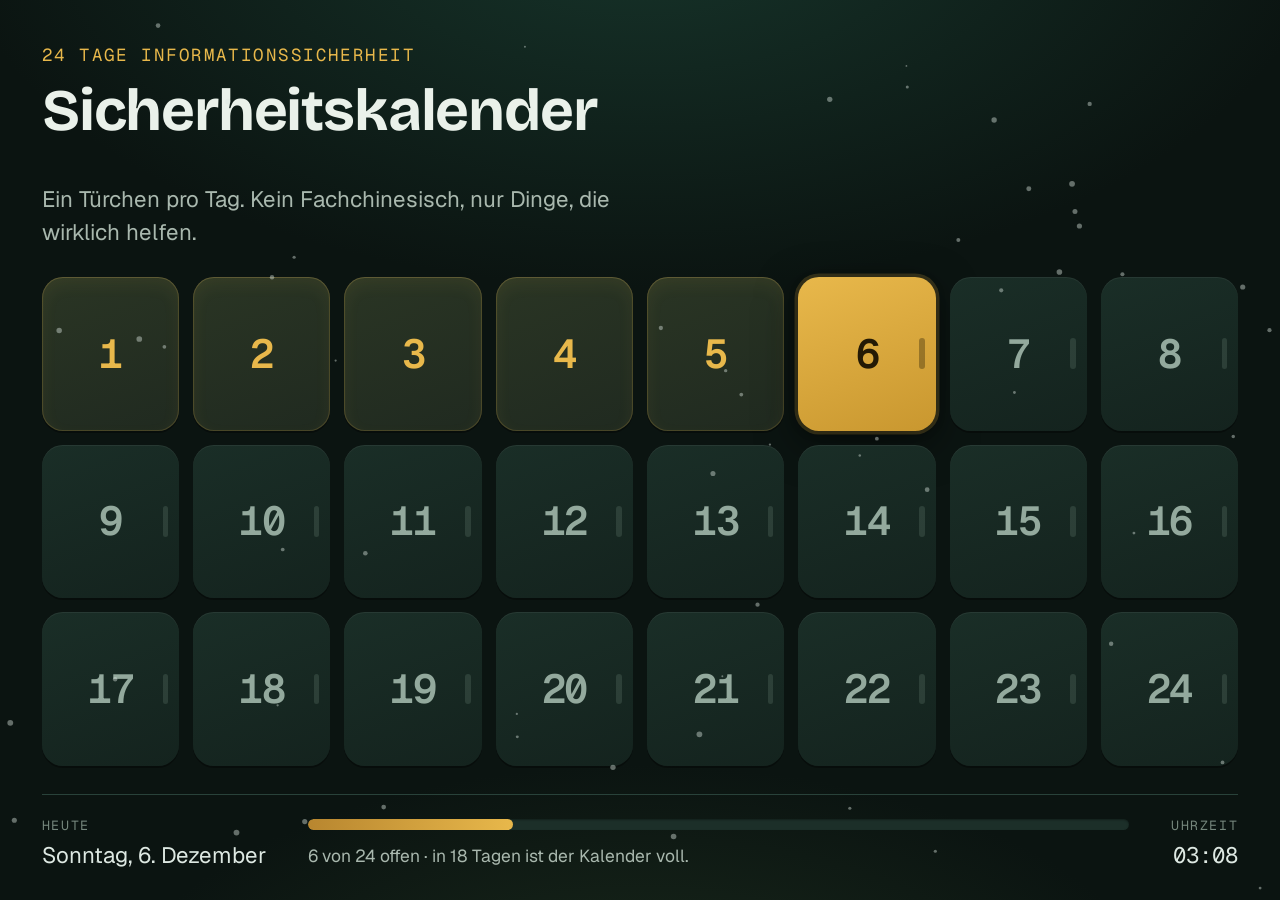
==== index.html @ a8339062 "Sicherheitskalender: 24 Türchen Informationssicherheit fürs Display Statische Seite ohne Build-Schri" ====
<!doctype html>
<html lang="de">
<head>
<meta charset="utf-8">
<meta name="viewport" content="width=device-width, initial-scale=1, viewport-fit=cover">
<meta name="theme-color" content="#0B1411">
<title>Sicherheitskalender</title>
<meta name="description" content="24 Tage Informationssicherheit – ein Türchen pro Tag für den Adventskalender am Infostand.">
<link rel="icon" href="data:image/svg+xml,%3Csvg xmlns='http://www.w3.org/2000/svg' viewBox='0 0 32 32'%3E%3Crect width='32' height='32' rx='7' fill='%230B1411'/%3E%3Cpath d='M16 7v18M7 16h18' stroke='%23E8B84B' stroke-width='2.5' stroke-linecap='round'/%3E%3Ccircle cx='16' cy='16' r='3.2' fill='%23E8B84B'/%3E%3C/svg%3E">
<link rel="stylesheet" href="static/style.css">
</head>
<body>
<main class="stage">
  <header class="masthead">
    <p class="kicker" id="kicker"></p>
    <div class="mast-row">
      <h1 class="title" id="title">Sicherheitskalender</h1>
      <p class="subtitle" id="subtitle"></p>
    </div>
  </header>

  <ol class="board" id="board" aria-label="Adventskalender">
    <noscript><li class="board-error">Bitte JavaScript einschalten – der Kalender braucht es.</li></noscript>
  </ol>

  <footer class="foot">
    <div class="foot-cell foot-date">
      <span class="foot-label" id="date-label">Heute</span>
      <span class="foot-value" id="date-value"></span>
    </div>
    <div class="foot-cell foot-progress">
      <div class="bar" id="bar" role="progressbar" aria-valuemin="0" aria-valuemax="24" aria-valuenow="0">
        <span class="bar-fill" id="bar-fill"></span>
      </div>
      <span class="foot-hint" id="hint"></span>
    </div>
    <div class="foot-cell foot-clock">
      <span class="foot-label" id="clock-label">Uhrzeit</span>
      <span class="foot-value foot-mono" id="clock-value">--:--</span>
    </div>
  </footer>
</main>

<div class="detail" id="detail" role="dialog" aria-modal="true" aria-labelledby="detail-title" hidden>
  <div class="detail-card" id="detail-card"></div>
</div>

<div class="toast" id="toast" role="status" aria-live="polite" hidden></div>

<script src="static/app.js"></script>
</body>
</html>
---- static/style.css ----
/* Sicherheitskalender — Display-Fassung für den Kundenstopper.
 *
 * Ein Bildschirm, eine Schriftgröße pro Rolle: alles in rem, skaliert über
 * clamp() mit der kürzeren Bildschirmkante (svmin). So bleibt das Layout auf
 * 43"-Kiosk, Laptop und Handy gleich aufgebaut.
 *
 * Farben sind Rollen: Komponenten nehmen nur Tokens, Dark Mode tauscht nur
 * die Tokens. Der Kalender ist absichtlich dunkel — er hängt drinnen und
 * wird aus der Nähe gelesen, nicht im Sonnenlicht.
 */
@layer reset, tokens, base, board, detail, utilities;

@font-face { font-family: "Geist"; src: url("fonts/geist.woff2") format("woff2"); font-weight: 100 900; font-display: swap; }
@font-face { font-family: "Bricolage Grotesque"; src: url("fonts/bricolage.woff2") format("woff2"); font-weight: 200 800; font-display: swap; }
@font-face { font-family: "Geist Mono"; src: url("fonts/geist-mono.woff2") format("woff2"); font-weight: 100 900; font-display: swap; }

@layer reset {
  *, *::before, *::after { box-sizing: border-box; }
  html { -webkit-text-size-adjust: 100%; text-size-adjust: 100%; }
  body { margin: 0; }
  [hidden] { display: none !important; }
}

@layer tokens {
  :root {
    color-scheme: dark;

    /* Tannengrün als Grund, warmes Gold als einzige „handeln“-Farbe. */
    --ground: #0B1411;
    --ground-2: #0F1B17;
    --surface: #152420;
    --surface-2: #1C2F29;
    --line: #29423A;
    --ink: #EAF1EA;
    --muted: #A9B8AE;
    --faint: #75867C;

    --accent: #E8B84B;          /* Gold: geöffnete Tür, Fortschritt */
    --accent-ink: #241A05;
    --accent-soft: #3A2E12;

    --snow: #DDE8E2;
    --door: #1F3A31;            /* geschlossene Tür */
    --door-ink: #B9CDC2;

    --ok: #7FCFA8;
    --ok-soft: #14312A;
    --bad: #F08A7E;
    --bad-soft: #3A1D19;

    /* type: Geist für UI, Bricolage für Display, Mono für Zahlen */
    --font-ui: "Geist", system-ui, -apple-system, "Segoe UI", sans-serif;
    --font-display: "Bricolage Grotesque", "Avenir Next", var(--font-ui);
    --font-mono: "Geist Mono", ui-monospace, "SF Mono", Menlo, monospace;

    /* Eine Skala, relativ zur kürzeren Kante. 1 svmin = 1 % der kürzeren
     * Bildschirmkante: auf 1080p sind das 10,8 px, auf einem Handy 3,9 px.
     * Der Faktor 1,75 macht aus dem Kiosk (1080p) eine 19-px-Einheit und
     * daraus 30 px Fließtext; die Obergrenze greift erst bei 4K. */
    --u: clamp(0.7rem, 1.55svmin, 1.9rem);
    --text-xs: calc(var(--u) * 0.95);
    --text-sm: calc(var(--u) * 1.25);
    --text-md: calc(var(--u) * 1.6);
    --text-lg: calc(var(--u) * 2.1);
    --text-xl: calc(var(--u) * 2.9);
    --text-2xl: calc(var(--u) * 4.2);
    --text-hero: calc(var(--u) * 7.4);

    --s-1: calc(var(--u) * 0.5);
    --s-2: calc(var(--u) * 1);
    --s-3: calc(var(--u) * 1.5);
    --s-4: calc(var(--u) * 2);
    --s-5: calc(var(--u) * 3);
    --s-6: calc(var(--u) * 4.5);

    --r-sm: calc(var(--u) * 0.9);
    --r-md: calc(var(--u) * 1.5);
    --r-lg: calc(var(--u) * 2.2);

    --tap: max(44px, calc(var(--u) * 4));

    --shadow-door: 0 2px 0 rgb(0 0 0 / 0.35), inset 0 1px 0 rgb(255 255 255 / 0.06);
    --shadow-lift: 0 12px 40px rgb(0 0 0 / 0.5), 0 2px 8px rgb(0 0 0 / 0.35);
  }
}

@layer base {
  html, body { min-height: 100%; }
  body {
    background:
      radial-gradient(ellipse 90% 70% at 50% -10%, #17352b 0%, transparent 60%),
      radial-gradient(ellipse 70% 50% at 50% 115%, #1a2a1c 0%, transparent 60%),
      var(--ground);
    color: var(--ink);
    font-family: var(--font-ui);
    font-size: var(--text-md);
    line-height: 1.45;
    -webkit-font-smoothing: antialiased;
    overflow-x: hidden;
    cursor: default;
    user-select: none;
  }

  h1, h2, h3, p { margin: 0; }
  button { font: inherit; color: inherit; background: none; border: 0; padding: 0; cursor: pointer; }
  :focus-visible { outline: calc(var(--u) * 0.35) solid var(--accent); outline-offset: calc(var(--u) * 0.35); }

  .stage {
    min-height: 100svh;
    height: 100svh;
    display: grid;
    grid-template-rows: auto minmax(0, 1fr) auto;
    /* Grid-Kinder haben min-width:auto — ohne das schiebt ein langer Text
     * die ganze Seite breiter als den Bildschirm. */
    grid-template-columns: minmax(0, 1fr);
    gap: var(--s-4);
    padding: var(--s-5) var(--s-5) var(--s-4);
    max-width: 1700px;
    margin: 0 auto;
  }
  /* Hochkant: das Raster soll die volle Höhe nutzen, nicht mittig schweben. */
  @media (max-aspect-ratio: 4/5) {
    .stage { max-width: 1100px; }
  }
}

@layer board {
  /* --- Kopf ------------------------------------------------------------- */
  .masthead { display: grid; gap: var(--s-2); }
  .kicker {
    font-family: var(--font-mono);
    font-size: var(--text-sm);
    letter-spacing: 0.14em;
    text-transform: uppercase;
    color: var(--accent);
  }
  .mast-row {
    display: flex;
    align-items: baseline;
    justify-content: space-between;
    gap: var(--s-5);
    flex-wrap: wrap;
  }
  .title {
    font-family: var(--font-display);
    font-size: var(--text-2xl);
    font-weight: 700;
    letter-spacing: -0.02em;
    line-height: 1.05;
  }
  .subtitle { color: var(--muted); font-size: var(--text-md); max-width: 42ch; }

  /* --- Raster ----------------------------------------------------------- */
  /* 8 × 3 auf dem Display: 43" im Hochformat, aus 3 m lesbar. */
  .board {
    list-style: none;
    margin: 0;
    padding: 0;
    display: grid;
    grid-template-columns: repeat(8, minmax(0, 1fr));
    grid-template-rows: repeat(3, minmax(0, 1fr));
    gap: clamp(var(--s-2), 1.1svmin, var(--s-3));
    min-height: 0;
  }
  .board > li { display: grid; min-height: 0; min-width: 0; }

  .door {
    position: relative;
    display: grid;
    place-items: center;
    width: 100%;
    height: 100%;
    min-height: 0;
    border-radius: var(--r-md);
    background: linear-gradient(160deg, var(--surface-2), var(--door));
    box-shadow: var(--shadow-door);
    color: var(--door-ink);
    overflow: hidden;
    transition: transform 160ms ease, box-shadow 160ms ease, background 300ms ease;
    -webkit-tap-highlight-color: transparent;
  }
  .door::after {
    /* Türgriff: eine schmale Klinke am rechten Rand */
    content: "";
    position: absolute;
    right: 8%;
    top: 50%;
    width: calc(var(--u) * 0.4);
    height: calc(var(--u) * 2.2);
    margin-top: calc(var(--u) * -1.1);
    border-radius: 999px;
    background: currentColor;
    opacity: 0.28;
  }
  .door:not([aria-disabled="true"]):hover { transform: translateY(calc(var(--u) * -0.2)); box-shadow: var(--shadow-lift); }
  .door:not([aria-disabled="true"]):active { transform: scale(0.97); }
  .door[aria-disabled="true"]:hover { box-shadow: 0 0 0 1px var(--line), var(--shadow-door); }

  .door-day {
    font-family: var(--font-mono);
    font-size: var(--text-xl);
    font-weight: 600;
    letter-spacing: -0.03em;
    line-height: 1;
    font-variant-numeric: tabular-nums;
  }

  /* geöffnet */
  .door.is-open {
    background: linear-gradient(160deg, #2a3524, #202a20);
    color: var(--accent);
    box-shadow: inset 0 0 0 calc(var(--u) * 0.08) color-mix(in oklab, var(--accent) 18%, transparent),
                inset 0 calc(var(--u) * 0.5) calc(var(--u) * 1.2) rgb(232 184 75 / 0.07),
                var(--shadow-door);
  }
  .door.is-open .door-day { color: var(--accent); }
  .door.is-open::after { opacity: 0; }

  /* heute: der einzige pulsierende Punkt auf dem Bildschirm */
  .door.is-today {
    background: linear-gradient(160deg, var(--accent), #c9972f);
    color: var(--accent-ink);
    box-shadow: 0 0 0 calc(var(--u) * 0.25) rgb(232 184 75 / 0.18), var(--shadow-lift);
    animation: today-pulse 3.2s ease-in-out infinite;
  }
  .door.is-today .door-day { color: var(--accent-ink); }
  .door.is-today::after { opacity: 0.35; }

  /* Tür mit Inhalt, der noch verschlossen ist: dezente Schneekante */
  .door.is-future {
    background: linear-gradient(160deg, #1a2e27, #14231e);
    color: #93a99d;
  }
  .door.is-future::after { opacity: 0.18; }

  /* neu geöffnet: kurzer Schein */
  .door.is-new { animation: door-open 900ms ease both; }

  /* Sonderfall: Türchen außerhalb des Advents (1.–24. Dez.) */
  .door.is-muted { opacity: 0.38; }

  @keyframes today-pulse {
    0%, 100% { box-shadow: 0 0 0 calc(var(--u) * 0.25) rgb(232 184 75 / 0.18), var(--shadow-lift); }
    50%      { box-shadow: 0 0 0 calc(var(--u) * 0.65) rgb(232 184 75 / 0.10), var(--shadow-lift); }
  }
  @keyframes door-open {
    0%   { transform: scale(1); }
    30%  { transform: scale(1.06); box-shadow: 0 0 0 calc(var(--u) * 1.2) rgb(232 184 75 / 0.35); }
    100% { transform: scale(1); }
  }

  .board-error {
    grid-column: 1 / -1;
    color: var(--bad);
    text-align: center;
    font-size: var(--text-lg);
  }

  /* --- Fußzeile --------------------------------------------------------- */
  .foot {
    display: grid;
    grid-template-columns: auto minmax(0, 1fr) auto;
    align-items: center;
    gap: var(--s-5);
    border-top: 1px solid var(--line);
    padding-top: var(--s-3);
  }
  .foot-cell { display: grid; gap: calc(var(--u) * 0.35); min-width: 0; }
  .foot-hint { overflow-wrap: anywhere; }
  .foot-label {
    font-family: var(--font-mono);
    font-size: var(--text-xs);
    letter-spacing: 0.12em;
    text-transform: uppercase;
    color: var(--faint);
  }
  .foot-value { font-size: var(--text-md); color: var(--snow); }
  .foot-mono { font-family: var(--font-mono); font-variant-numeric: tabular-nums; }
  .foot-progress { gap: var(--s-2); }
  .foot-clock { justify-items: end; text-align: right; }

  .bar {
    height: calc(var(--u) * 0.75);
    border-radius: 999px;
    background: var(--surface-2);
    overflow: hidden;
    box-shadow: inset 0 1px 2px rgb(0 0 0 / 0.35);
  }
  .bar-fill {
    display: block;
    height: 100%;
    width: 0%;
    border-radius: inherit;
    background: linear-gradient(90deg, #b8862f, var(--accent));
    transition: width 800ms cubic-bezier(0.2, 0.7, 0.2, 1);
  }
  .foot-hint { color: var(--muted); font-size: var(--text-sm); }
}

@layer detail {
  /* Vollbild-Overlay statt Modal-Box: aus 3 m Entfernung ist ein Dialog
   * in der Mitte des 43" nicht mehr lesbar. */
  .detail {
    position: fixed;
    inset: 0;
    z-index: 10;
    display: grid;
    place-items: center;
    padding: var(--s-5);
    background: rgb(5 10 8 / 0.82);
    backdrop-filter: blur(6px);
    -webkit-backdrop-filter: blur(6px);
    animation: fade-in 200ms ease both;
  }
  .detail-card {
    width: min(100%, 1400px);
    /* 8 × 3 auf 16:9: 1500 px ist breiter als der sichtbare Bereich in einem
     * 1200-px-Screenshot, aber auf dem 43" (3840 × 2160) genau richtig. */
    max-height: calc(100svh - var(--s-6));
    overflow-y: auto;
    display: grid;
    grid-template-columns: minmax(0, 1fr) minmax(0, 1.15fr);
    align-items: center;
    gap: var(--s-6);
    padding: var(--s-5);
    border-radius: var(--r-lg);
    background: linear-gradient(165deg, var(--ground-2), #101c17);
    border: 1px solid var(--line);
    box-shadow: var(--shadow-lift);
    animation: rise-in 280ms cubic-bezier(0.2, 0.7, 0.2, 1) both;
  }

  .detail-left { display: grid; align-content: start; gap: var(--s-3); }
  .detail-eyebrow {
    display: flex;
    align-items: center;
    gap: var(--s-2);
    font-family: var(--font-mono);
    font-size: var(--text-sm);
    letter-spacing: 0.12em;
    text-transform: uppercase;
    color: var(--accent);
  }
  .detail-num {
    display: grid;
    place-items: center;
    min-width: calc(var(--u) * 3.2);
    height: calc(var(--u) * 3.2);
    padding: 0 calc(var(--u) * 0.6);
    border-radius: var(--r-sm);
    background: var(--accent);
    color: var(--accent-ink);
    font-family: var(--font-mono);
    font-size: var(--text-lg);
    letter-spacing: 0;
  }
  .detail-motto { font-family: var(--font-mono); color: var(--muted); font-size: var(--text-sm); letter-spacing: 0.1em; text-transform: uppercase; }
  .detail-title {
    font-family: var(--font-display);
    font-size: var(--text-xl);
    font-weight: 700;
    line-height: 1.05;
    letter-spacing: -0.02em;
  }
  .detail-lead { font-size: var(--text-md); color: var(--snow); max-width: 34ch; }

  .detail-right { display: grid; align-content: start; gap: var(--s-4); }
  .detail-body { font-size: var(--text-md); color: var(--muted); max-width: 52ch; }

  .detail-action {
    display: flex;
    gap: var(--s-3);
    padding: var(--s-3) var(--s-4);
    border-radius: var(--r-md);
    background: var(--accent-soft);
    border: 1px solid color-mix(in oklab, var(--accent) 35%, transparent);
    font-size: var(--text-md);
    color: var(--snow);
  }
  .detail-action strong { color: var(--accent); font-family: var(--font-mono); font-size: var(--text-sm); letter-spacing: 0.1em; text-transform: uppercase; display: block; margin-bottom: calc(var(--u) * 0.3); }

  /* Quiz */
  .quiz { display: grid; gap: var(--s-3); }
  .quiz-q { font-size: var(--text-md); color: var(--snow); }
  .quiz-options { display: grid; gap: var(--s-2); }
  .quiz-option {
    display: flex;
    align-items: flex-start;
    gap: var(--s-3);
    width: 100%;
    padding: var(--s-3) var(--s-4);
    border-radius: var(--r-md);
    background: var(--surface);
    border: 1px solid var(--line);
    text-align: left;
    font-size: var(--text-md);
    min-height: var(--tap);
    transition: border-color 140ms ease, background 140ms ease, transform 140ms ease;
  }
  .quiz-option:hover:not(:disabled) { border-color: var(--accent); transform: translateX(calc(var(--u) * 0.3)); }
  .quiz-option:disabled { cursor: default; }
  .quiz-mark {
    flex: none;
    display: grid;
    place-items: center;
    width: calc(var(--u) * 2);
    height: calc(var(--u) * 2);
    border-radius: 50%;
    background: var(--surface-2);
    color: var(--muted);
    font-family: var(--font-mono);
    font-size: var(--text-sm);
  }
  .quiz-option.is-right { background: var(--ok-soft); border-color: var(--ok); }
  .quiz-option.is-right .quiz-mark { background: var(--ok); color: #062015; }
  .quiz-option.is-wrong { background: var(--bad-soft); border-color: var(--bad); }
  .quiz-option.is-wrong .quiz-mark { background: var(--bad); color: #2a0d0a; }

  .quiz-result { display: grid; gap: var(--s-2); }
  .quiz-verdict { font-size: var(--text-lg); font-family: var(--font-display); font-weight: 700; }
  .quiz-verdict.is-right { color: var(--ok); }
  .quiz-verdict.is-wrong { color: var(--bad); }
  .quiz-explain { color: var(--muted); font-size: var(--text-md); }

  /* Challenge */
  .steps { list-style: none; margin: 0; padding: 0; display: grid; gap: var(--s-3); counter-reset: step; }
  .steps li {
    display: flex;
    gap: var(--s-3);
    font-size: var(--text-md);
    color: var(--snow);
  }
  .steps li::before {
    counter-increment: step;
    content: counter(step);
    flex: none;
    display: grid;
    place-items: center;
    width: calc(var(--u) * 2.4);
    height: calc(var(--u) * 2.4);
    border-radius: 50%;
    border: 1px solid var(--accent);
    color: var(--accent);
    font-family: var(--font-mono);
    font-size: var(--text-sm);
  }

  .detail-foot { display: flex; align-items: center; justify-content: space-between; gap: var(--s-4); margin-top: var(--s-2); }
  .detail-close {
    display: inline-flex;
    align-items: center;
    gap: var(--s-2);
    min-height: var(--tap);
    padding: 0 var(--s-4);
    border-radius: 999px;
    background: var(--accent);
    color: var(--accent-ink);
    font-weight: 600;
    font-size: var(--text-md);
  }
  .detail-close:hover { background: color-mix(in oklab, var(--accent) 88%, white); }
  .detail-nav { display: flex; gap: var(--s-2); }
  .detail-nav button {
    min-height: var(--tap);
    min-width: var(--tap);
    padding: 0 var(--s-3);
    border-radius: 999px;
    border: 1px solid var(--line);
    color: var(--muted);
    font-size: var(--text-sm);
  }
  .detail-nav button:disabled { opacity: 0.35; cursor: default; }
  .detail-nav button:not(:disabled):hover { border-color: var(--accent); color: var(--accent); }

  .detail-teaser { color: var(--muted); font-size: var(--text-md); }
  .detail-teaser strong { color: var(--accent); }

  @keyframes fade-in { from { opacity: 0; } to { opacity: 1; } }
  @keyframes rise-in { from { opacity: 0; transform: translateY(calc(var(--u) * 1.5)) scale(0.99); } to { opacity: 1; transform: none; } }
}

@layer utilities {
  .toast {
    position: fixed;
    left: 50%;
    bottom: var(--s-5);
    transform: translateX(-50%);
    z-index: 20;
    padding: var(--s-3) var(--s-5);
    border-radius: 999px;
    background: var(--surface);
    border: 1px solid var(--line);
    box-shadow: var(--shadow-lift);
    font-size: var(--text-md);
    animation: fade-in 160ms ease both;
  }

  /* Kleine Fenster (Laptop, Handy): Detailkarte einspaltig. */
  @media (max-width: 1000px) {
    .detail-card { grid-template-columns: 1fr; }
  }

  /* Hochkant-Display (der Kundenstopper ist 610 × 1810 mm → eher 3:4) */
  @media (max-aspect-ratio: 4/5) {
    .board { grid-template-columns: repeat(4, minmax(0, 1fr)); grid-template-rows: repeat(6, minmax(0, 1fr)); }
    .detail-card { grid-template-columns: 1fr; }
    .detail-lead { max-width: none; }
  }

  /* Handy: vier Spalten, aber die Türen behalten ihre Höhe — das Raster
   * darf scrollen, statt die Schrift unter die Lesbarkeit zu quetschen. */
  @media (max-width: 700px) {
    .stage {
      padding: var(--s-4) var(--s-3) var(--s-3);
      min-height: 0;
      height: auto;
      grid-template-rows: auto auto auto;
    }
    .detail { padding: var(--s-3); }
    .detail-card { gap: var(--s-4); padding: var(--s-4); }
    .mast-row { flex-direction: column; gap: var(--s-1); }
    .foot { grid-template-columns: minmax(0, auto) minmax(0, 1fr); }
    .foot-clock { display: none; }
    .board {
      grid-template-columns: repeat(4, minmax(0, 1fr));
      grid-template-rows: none;
      gap: var(--s-2);
    }
    .board > li { aspect-ratio: 1 / 0.8; }
    .door-day { font-size: var(--text-lg); }
  }

  @media (prefers-reduced-motion: reduce) {
    *, *::before, *::after { animation: none !important; transition: none !important; }
  }
}
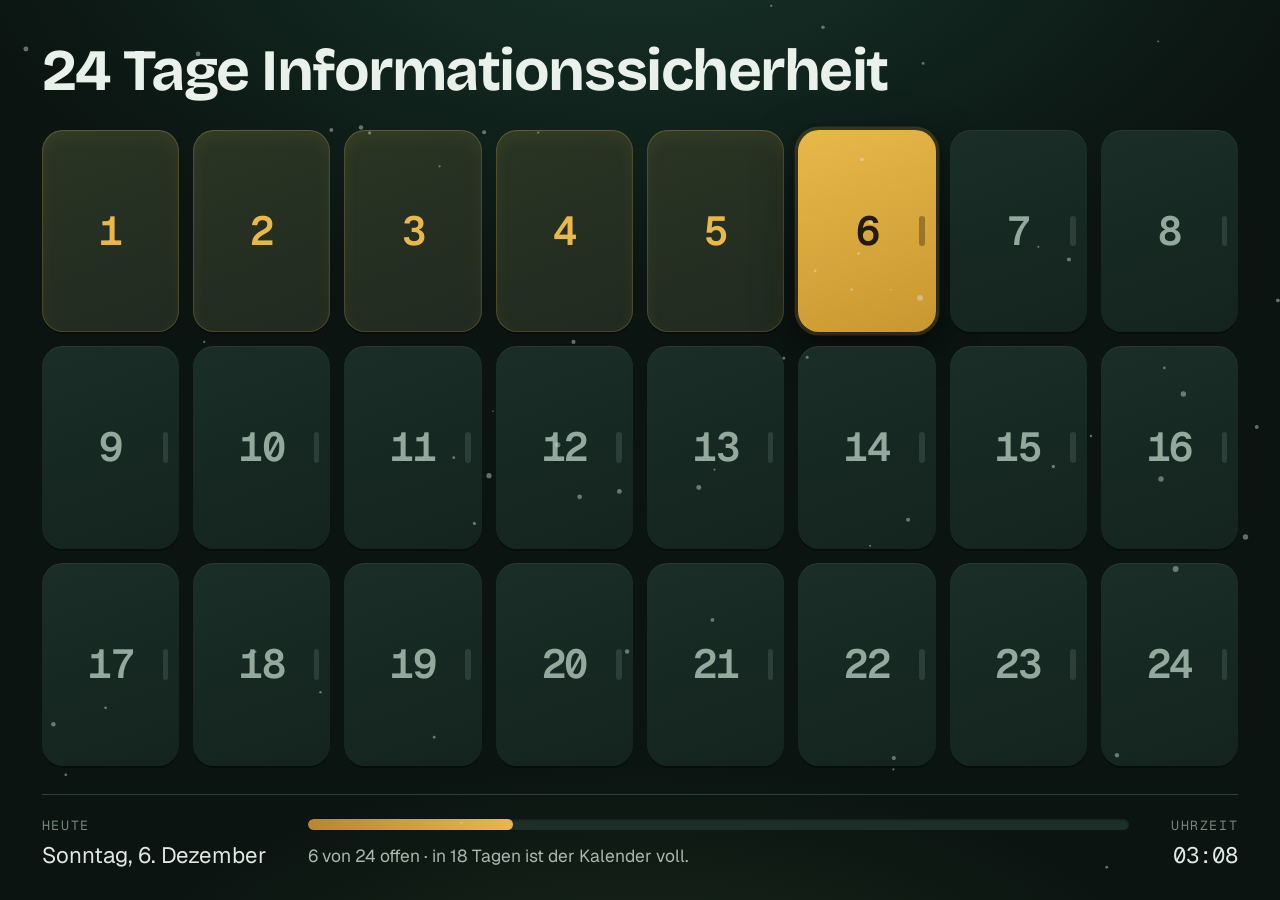
==== commit 542ce10f: "Kopf: „24 Tage Informationssicherheit" ist die Überschrift Kicker und Subline fallen weg — auf drei " ====
--- a/index.html
+++ b/index.html
@@ -4,7 +4,7 @@
 <meta charset="utf-8">
 <meta name="viewport" content="width=device-width, initial-scale=1, viewport-fit=cover">
 <meta name="theme-color" content="#0B1411">
-<title>Sicherheitskalender</title>
+<title>24 Tage Informationssicherheit</title>
 <meta name="description" content="24 Tage Informationssicherheit – ein Türchen pro Tag für den Adventskalender am Infostand.">
 <link rel="icon" href="data:image/svg+xml,%3Csvg xmlns='http://www.w3.org/2000/svg' viewBox='0 0 32 32'%3E%3Crect width='32' height='32' rx='7' fill='%230B1411'/%3E%3Cpath d='M16 7v18M7 16h18' stroke='%23E8B84B' stroke-width='2.5' stroke-linecap='round'/%3E%3Ccircle cx='16' cy='16' r='3.2' fill='%23E8B84B'/%3E%3C/svg%3E">
 <link rel="stylesheet" href="static/style.css">
@@ -12,11 +12,7 @@
 <body>
 <main class="stage">
   <header class="masthead">
-    <p class="kicker" id="kicker"></p>
-    <div class="mast-row">
-      <h1 class="title" id="title">Sicherheitskalender</h1>
-      <p class="subtitle" id="subtitle"></p>
-    </div>
+    <h1 class="title" id="title">24 Tage Informationssicherheit</h1>
   </header>
 
   <ol class="board" id="board" aria-label="Adventskalender">
--- a/static/style.css
+++ b/static/style.css
@@ -1,4 +1,4 @@
-/* Sicherheitskalender — Display-Fassung für den Kundenstopper.
+/* 24 Tage Informationssicherheit — Display-Fassung für den Kundenstopper.
  *
  * Ein Bildschirm, eine Schriftgröße pro Rolle: alles in rem, skaliert über
  * clamp() mit der kürzeren Bildschirmkante (svmin). So bleibt das Layout auf
@@ -126,29 +126,19 @@
 
 @layer board {
   /* --- Kopf ------------------------------------------------------------- */
+  /* Eine Zeile, eine Aussage: „24 Tage Informationssicherheit". Kicker und
+   * Subline sind bewusst weg — auf drei Meter zählt nur die Überschrift. */
   .masthead { display: grid; gap: var(--s-2); }
-  .kicker {
-    font-family: var(--font-mono);
-    font-size: var(--text-sm);
-    letter-spacing: 0.14em;
-    text-transform: uppercase;
-    color: var(--accent);
-  }
-  .mast-row {
-    display: flex;
-    align-items: baseline;
-    justify-content: space-between;
-    gap: var(--s-5);
-    flex-wrap: wrap;
-  }
   .title {
     font-family: var(--font-display);
     font-size: var(--text-2xl);
     font-weight: 700;
-    letter-spacing: -0.02em;
-    line-height: 1.05;
-  }
-  .subtitle { color: var(--muted); font-size: var(--text-md); max-width: 42ch; }
+    letter-spacing: -0.025em;
+    line-height: 1.02;
+    /* Kein max-width: Der Titel bricht an der Wortgrenze um
+     * („24 Tage" / „Informationssicherheit") statt mitten im Wort. */
+    text-wrap: balance;
+  }
 
   /* --- Raster ----------------------------------------------------------- */
   /* 8 × 3 auf dem Display: 43" im Hochformat, aus 3 m lesbar. */
@@ -518,7 +508,6 @@
     }
     .detail { padding: var(--s-3); }
     .detail-card { gap: var(--s-4); padding: var(--s-4); }
-    .mast-row { flex-direction: column; gap: var(--s-1); }
     .foot { grid-template-columns: minmax(0, auto) minmax(0, 1fr); }
     .foot-clock { display: none; }
     .board {
@@ -528,9 +517,113 @@
     }
     .board > li { aspect-ratio: 1 / 0.8; }
     .door-day { font-size: var(--text-lg); }
+    .title {
+      font-size: var(--text-xl);
+      /* „Informationssicherheit" hat keine Trennstelle und passt hier nicht
+       * in eine Zeile — umbrechen im Wort ist besser als abschneiden. */
+      overflow-wrap: anywhere;
+      text-wrap: wrap;
+    }
   }
 
   @media (prefers-reduced-motion: reduce) {
     *, *::before, *::after { animation: none !important; transition: none !important; }
   }
 }
+
+/* --- Listenansicht (?liste=1) ---------------------------------------------
+ * Korrekturlesen am Schreibtisch, nicht auf dem Display: Fließtext in
+ * Lesegröße, Raster je nach Fensterbreite. */
+@layer utilities {
+  .list {
+    display: grid;
+    gap: var(--s-5);
+    padding-bottom: var(--s-5);
+    user-select: text;
+  }
+  .list-head { display: grid; gap: var(--s-2); }
+  .list-kicker {
+    font-family: var(--font-mono);
+    font-size: var(--text-sm);
+    letter-spacing: 0.14em;
+    text-transform: uppercase;
+    color: var(--accent);
+  }
+  .list .title { max-width: none; }
+  .list-back {
+    justify-self: start;
+    color: var(--accent);
+    font-size: var(--text-sm);
+    text-decoration: none;
+    padding: var(--s-1) 0;
+  }
+  .list-back:hover { text-decoration: underline; }
+
+  .list-grid {
+    display: grid;
+    grid-template-columns: repeat(auto-fill, minmax(min(100%, 30rem), 1fr));
+    gap: var(--s-4);
+  }
+  .list-card {
+    display: grid;
+    align-content: start;
+    gap: var(--s-2);
+    padding: var(--s-4);
+    border-radius: var(--r-md);
+    background: var(--surface);
+    border: 1px solid var(--line);
+  }
+  .list-top { display: flex; align-items: center; gap: var(--s-2); }
+  .list-num {
+    display: grid;
+    place-items: center;
+    min-width: calc(var(--u) * 2.6);
+    height: calc(var(--u) * 2.6);
+    border-radius: var(--r-sm);
+    background: var(--accent);
+    color: var(--accent-ink);
+    font-family: var(--font-mono);
+    font-weight: 600;
+  }
+  .list-kind {
+    font-family: var(--font-mono);
+    font-size: var(--text-xs);
+    letter-spacing: 0.12em;
+    text-transform: uppercase;
+    color: var(--accent);
+  }
+  .list-title {
+    font-family: var(--font-display);
+    font-size: var(--text-lg);
+    line-height: 1.15;
+    letter-spacing: -0.01em;
+  }
+  .list-lead { color: var(--snow); font-size: var(--text-md); }
+  .list-body, .list-q, .list-explain { color: var(--muted); font-size: var(--text-sm); }
+  .list-options, .list-steps {
+    margin: 0;
+    padding-left: var(--s-4);
+    display: grid;
+    gap: var(--s-1);
+    font-size: var(--text-sm);
+    color: var(--muted);
+  }
+  .list-options .is-right { color: var(--ok); font-weight: 600; }
+  .list-action {
+    font-size: var(--text-sm);
+    color: var(--snow);
+    background: var(--accent-soft);
+    border-left: calc(var(--u) * 0.25) solid var(--accent);
+    padding: var(--s-2) var(--s-3);
+    border-radius: var(--r-sm);
+  }
+  .list-action strong {
+    font-family: var(--font-mono);
+    font-size: var(--text-xs);
+    letter-spacing: 0.1em;
+    text-transform: uppercase;
+    color: var(--accent);
+  }
+  .list-closing { font-family: var(--font-display); font-size: var(--text-md); color: var(--accent); }
+  .list-foot { color: var(--faint); font-size: var(--text-sm); }
+}
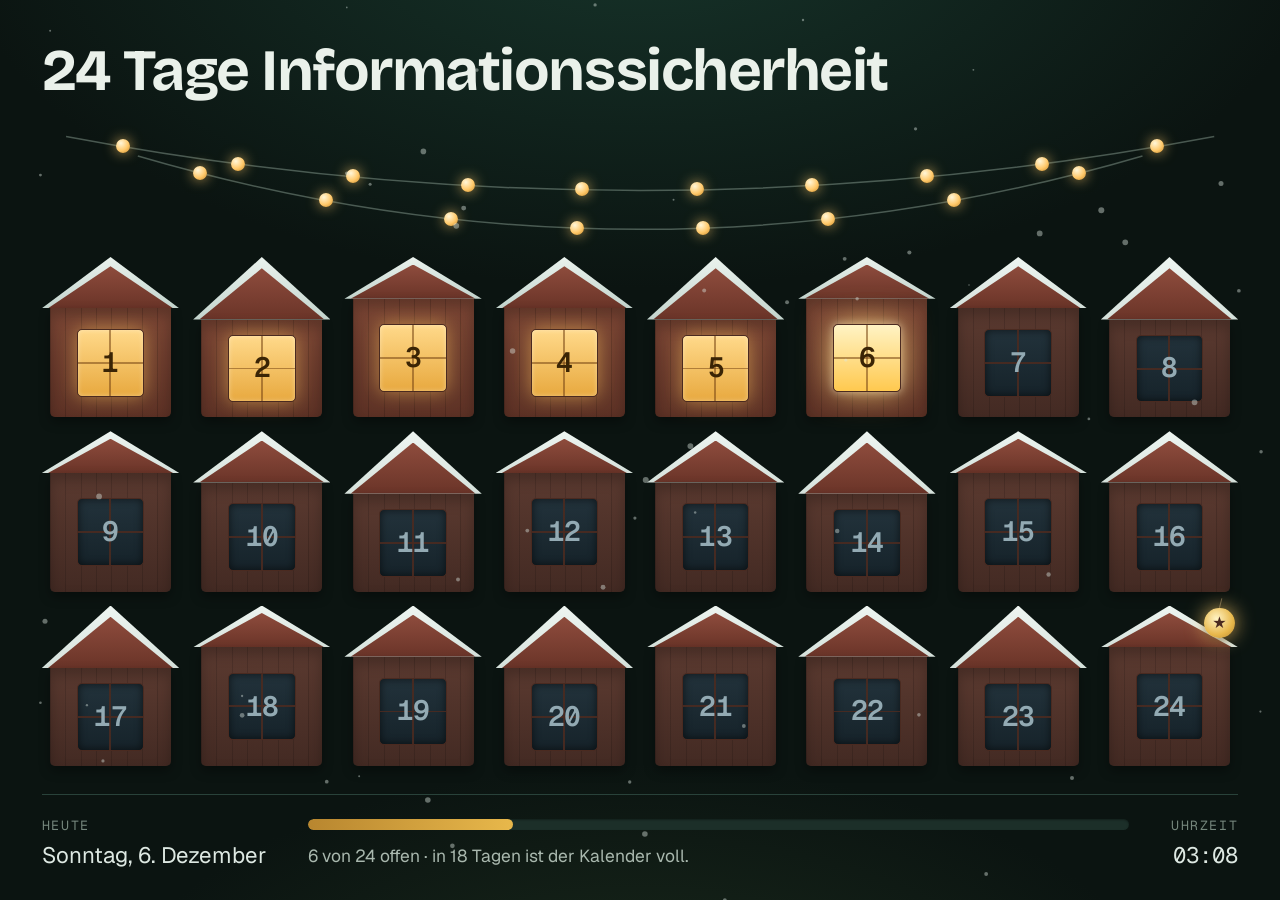
==== commit d7bbe3d2: "Dorf: Lichterkette, drei Dachhöhen, Sternenschild über Tür 24 Lichterkette: zwei durchhängende Kette" ====
--- a/index.html
+++ b/index.html
@@ -14,6 +14,8 @@
   <header class="masthead">
     <h1 class="title" id="title">24 Tage Informationssicherheit</h1>
   </header>
+
+  <div class="garland" id="garland" aria-hidden="true"></div>
 
   <ol class="board" id="board" aria-label="Adventskalender">
     <noscript><li class="board-error">Bitte JavaScript einschalten – der Kalender braucht es.</li></noscript>
--- a/static/style.css
+++ b/static/style.css
@@ -109,7 +109,9 @@
     min-height: 100svh;
     height: 100svh;
     display: grid;
-    grid-template-rows: auto minmax(0, 1fr) auto;
+    /* Kopf · Lichterkette · Dorf · Fuß. Die Kette bekommt ihre eigene Zeile,
+     * sonst landet das Board in einer impliziten auto-Zeile und läuft über. */
+    grid-template-rows: auto auto minmax(0, 1fr) auto;
     /* Grid-Kinder haben min-width:auto — ohne das schiebt ein langer Text
      * die ganze Seite breiter als den Bildschirm. */
     grid-template-columns: minmax(0, 1fr);
@@ -140,6 +142,35 @@
     text-wrap: balance;
   }
 
+  /* --- Lichterkette ----------------------------------------------------- */
+  /* Zwei Ketten hängen über dem Dorf. Die Kurve zeichnet app.js in SVG,
+   * die Birnen sind HTML-Punkte darüber — so bleiben sie rund und blinken
+   * unabhängig voneinander. */
+  .garland {
+    position: relative;
+    /* Genug Höhe für einen sichtbaren Durchhang: Bei 1280 × 800 sind das
+     * 96 px, auf dem Kiosk entsprechend mehr. */
+    height: clamp(3rem, 12svmin, 9rem);
+    pointer-events: none;
+    /* Die unteren Birnen hängen leicht in den Rand des Rasters hinein. */
+    margin-bottom: calc(var(--u) * -0.6);
+    overflow: visible;
+  }
+  .garland svg { display: block; width: 100%; height: 100%; }
+  .bulb {
+    position: absolute;
+    border-radius: 50%;
+    transform: translate(-50%, -50%);
+    background: radial-gradient(circle at 35% 30%, #FFF6D8, #FFC96B 55%, #C98A2A);
+    box-shadow: 0 0 calc(var(--u) * 0.9) rgb(255 205 110 / 0.75);
+    animation: bulb-twinkle 2.8s ease-in-out infinite;
+  }
+
+  @keyframes bulb-twinkle {
+    0%, 100% { opacity: 0.45; box-shadow: 0 0 calc(var(--u) * 0.4) rgb(255 205 110 / 0.35); }
+    50%      { opacity: 1;    box-shadow: 0 0 calc(var(--u) * 1.2) rgb(255 215 130 / 0.9); }
+  }
+
   /* --- Raster ----------------------------------------------------------- */
   /* 8 × 3 auf dem Display: 43" im Hochformat, aus 3 m lesbar. */
   .board {
@@ -154,89 +185,204 @@
   }
   .board > li { display: grid; min-height: 0; min-width: 0; }
 
+  /* Eine Tür ist eine kleine Hütte: Satteldach mit Schnee, Holzwand,
+   * Fenster mit der Zahl. Geschlossen ist das Fenster dunkel und kalt,
+   * geöffnet leuchtet es warm — das ist der ganze Zustandsunterschied. */
   .door {
     position: relative;
     display: grid;
-    place-items: center;
+    place-items: end center;
     width: 100%;
     height: 100%;
     min-height: 0;
-    border-radius: var(--r-md);
-    background: linear-gradient(160deg, var(--surface-2), var(--door));
-    box-shadow: var(--shadow-door);
+    padding: 0;
+    background: none;
+    border: 0;
     color: var(--door-ink);
-    overflow: hidden;
-    transition: transform 160ms ease, box-shadow 160ms ease, background 300ms ease;
     -webkit-tap-highlight-color: transparent;
   }
-  .door::after {
-    /* Türgriff: eine schmale Klinke am rechten Rand */
+
+  .hut {
+    position: relative;
+    display: grid;
+    grid-template-rows: 32% 68%;
+    width: 100%;
+    height: 100%;
+    transition: transform 160ms ease;
+  }
+
+  /* Drei Dachhöhen im Wechsel — ein Dorf, kein Stempelraster. Der Anteil
+   * geht zu Lasten der Wand, die Hütte bleibt gleich hoch. */
+  .hut[data-roof="1"] { grid-template-rows: 26% 74%; }
+  .hut[data-roof="2"] { grid-template-rows: 32% 68%; }
+  .hut[data-roof="3"] { grid-template-rows: 39% 61%; }
+
+  /* --- Dach -------------------------------------------------------------- */
+  /* Schnee liegt auf den Schrägen: eine weiße Dreiecksfläche, darauf das
+   * Holzdach leicht eingerückt — so bleibt an beiden Kanten Schnee stehen. */
+  .hut-roof {
+    position: relative;
+    background: linear-gradient(180deg, #EAF2ED, #C4D5CE);
+    clip-path: polygon(50% 0%, 100% 100%, 0% 100%);
+  }
+  /* Holzdach sitzt eingerückt unter dem Schnee: an First und Traufen bleibt
+   * ein weißer Saum stehen. Oben mehr, unten weniger — so sieht es nach
+   * Schnee aus und nicht nach einem Rahmen. */
+  .hut-roof::after {
     content: "";
     position: absolute;
-    right: 8%;
-    top: 50%;
-    width: calc(var(--u) * 0.4);
-    height: calc(var(--u) * 2.2);
-    margin-top: calc(var(--u) * -1.1);
-    border-radius: 999px;
-    background: currentColor;
-    opacity: 0.28;
-  }
-  .door:not([aria-disabled="true"]):hover { transform: translateY(calc(var(--u) * -0.2)); box-shadow: var(--shadow-lift); }
-  .door:not([aria-disabled="true"]):active { transform: scale(0.97); }
-  .door[aria-disabled="true"]:hover { box-shadow: 0 0 0 1px var(--line), var(--shadow-door); }
+    inset: 18% 4.5% 0 4.5%;
+    background: linear-gradient(180deg, #8E4C3D, #6A3428);
+    clip-path: polygon(50% 0%, 100% 100%, 0% 100%);
+  }
+
+  /* --- Wand -------------------------------------------------------------- */
+  .hut-body {
+    position: relative;
+    justify-self: center;
+    width: 88%;
+    height: 100%;
+    display: grid;
+    place-items: center;
+    border-radius: 0 0 calc(var(--u) * 0.35) calc(var(--u) * 0.35);
+    /* Holzbohlen: feine senkrechte Fugen */
+    background:
+      repeating-linear-gradient(90deg, rgb(0 0 0 / 0.16) 0 1px, transparent 1px calc(var(--u) * 1.1)),
+      linear-gradient(180deg, #7A4534, #5C3125);
+    box-shadow: inset 0 calc(var(--u) * 0.5) calc(var(--u) * 1) rgb(0 0 0 / 0.25),
+                0 calc(var(--u) * 0.35) calc(var(--u) * 0.8) rgb(0 0 0 / 0.35);
+  }
+
+  /* --- Fenster ----------------------------------------------------------- */
+  .hut-window {
+    display: grid;
+    place-items: center;
+    /* Die Ziffer sitzt mittig im Fenster; das Kreuz bleibt dahinter. */
+    width: 56%;
+    aspect-ratio: 1;
+    border-radius: calc(var(--u) * 0.35);
+    background: linear-gradient(180deg, #22323B, #16232A);
+    border: calc(var(--u) * 0.12) solid #4A2A20;
+    color: #93AAB3;
+    box-shadow: inset 0 0 calc(var(--u) * 0.6) rgb(0 0 0 / 0.6);
+    transition: background 400ms ease, color 400ms ease, box-shadow 400ms ease;
+  }
+  /* Fensterkreuz */
+  .hut-window::before {
+    content: "";
+    position: absolute;
+    inset: 0;
+    background:
+      linear-gradient(90deg, transparent calc(50% - 1px), rgb(74 42 32 / 0.9) calc(50% - 1px) calc(50% + 1px), transparent calc(50% + 1px)),
+      linear-gradient(180deg, transparent calc(50% - 1px), rgb(74 42 32 / 0.9) calc(50% - 1px) calc(50% + 1px), transparent calc(50% + 1px));
+    pointer-events: none;
+  }
+  .hut-window { position: relative; }
 
   .door-day {
-    font-family: var(--font-mono);
-    font-size: var(--text-xl);
+    position: relative;
+    z-index: 1;
+    font-family: var(--font-mono);
+    /* Füllt das Fenster, bleibt aber bei zweistelligen Zahlen im Rahmen. */
+    font-size: clamp(0.85rem, 3.1svmin, 2.4rem);
     font-weight: 600;
     letter-spacing: -0.03em;
     line-height: 1;
     font-variant-numeric: tabular-nums;
   }
 
-  /* geöffnet */
-  .door.is-open {
-    background: linear-gradient(160deg, #2a3524, #202a20);
-    color: var(--accent);
-    box-shadow: inset 0 0 0 calc(var(--u) * 0.08) color-mix(in oklab, var(--accent) 18%, transparent),
-                inset 0 calc(var(--u) * 0.5) calc(var(--u) * 1.2) rgb(232 184 75 / 0.07),
-                var(--shadow-door);
-  }
-  .door.is-open .door-day { color: var(--accent); }
-  .door.is-open::after { opacity: 0; }
-
-  /* heute: der einzige pulsierende Punkt auf dem Bildschirm */
-  .door.is-today {
-    background: linear-gradient(160deg, var(--accent), #c9972f);
-    color: var(--accent-ink);
-    box-shadow: 0 0 0 calc(var(--u) * 0.25) rgb(232 184 75 / 0.18), var(--shadow-lift);
-    animation: today-pulse 3.2s ease-in-out infinite;
-  }
-  .door.is-today .door-day { color: var(--accent-ink); }
-  .door.is-today::after { opacity: 0.35; }
-
-  /* Tür mit Inhalt, der noch verschlossen ist: dezente Schneekante */
-  .door.is-future {
-    background: linear-gradient(160deg, #1a2e27, #14231e);
-    color: #93a99d;
-  }
-  .door.is-future::after { opacity: 0.18; }
-
-  /* neu geöffnet: kurzer Schein */
-  .door.is-new { animation: door-open 900ms ease both; }
+  /* --- Zustände ---------------------------------------------------------- */
+  /* offen: das Fenster leuchtet warm */
+  .door.is-open .hut-window {
+    background: linear-gradient(180deg, #FFD98A, #E8A93F);
+    color: #3A2405;
+    box-shadow: 0 0 calc(var(--u) * 1.4) rgb(255 196 92 / 0.55),
+                inset 0 0 calc(var(--u) * 0.4) rgb(255 255 255 / 0.35);
+  }
+  .door.is-open .hut-window::before {
+    background:
+      linear-gradient(90deg, transparent calc(50% - 1px), rgb(120 70 20 / 0.55) calc(50% - 1px) calc(50% + 1px), transparent calc(50% + 1px)),
+      linear-gradient(180deg, transparent calc(50% - 1px), rgb(120 70 20 / 0.55) calc(50% - 1px) calc(50% + 1px), transparent calc(50% + 1px));
+  }
+
+  /* heute: das hellste Licht im Dorf */
+  .door.is-today .hut-window {
+    background: linear-gradient(180deg, #FFF3C4, #FFC94F);
+    color: #3A2405;
+    box-shadow: 0 0 calc(var(--u) * 2.2) rgb(255 214 120 / 0.85),
+                0 0 calc(var(--u) * 0.6) rgb(255 255 255 / 0.5);
+    animation: window-glow 3.2s ease-in-out infinite;
+  }
+
+  /* geschlossen: kein Licht, Zahl kaum sichtbar */
+  .door.is-future .hut-body {
+    background:
+      repeating-linear-gradient(90deg, rgb(0 0 0 / 0.14) 0 1px, transparent 1px calc(var(--u) * 1.1)),
+      linear-gradient(180deg, #5B3A30, #432A23);
+  }
+  .door.is-future .hut-roof {
+    background: linear-gradient(180deg, #EEF5F1, #D6E2DC);
+  }
+
+  /* --- Schild über Tür 24 ----------------------------------------------- */
+  /* Ein kleines Sternenschild über dem Dach markiert den Heiligabend. Es
+   * sitzt über der Hütte, nicht in ihr — deshalb absolut im Türfeld. */
+  /* Das Schild hängt seitlich am Dachfirst — dort ist im Raster Platz, ohne
+   * in die Hütte der Reihe darüber zu ragen. */
+  .hut-sign {
+    position: absolute;
+    top: calc(var(--u) * 0.15);
+    right: calc(var(--u) * 0.25);
+    display: grid;
+    place-items: center;
+    width: calc(var(--u) * 2.2);
+    height: calc(var(--u) * 2.2);
+    border-radius: 50%;
+    background: radial-gradient(circle at 40% 35%, #FFF3C4, #E8B84B 60%, #B8862F);
+    color: #4A2A20;
+    font-size: calc(var(--u) * 1.15);
+    line-height: 1;
+    box-shadow: 0 0 calc(var(--u) * 1.4) rgb(255 205 110 / 0.8),
+                0 calc(var(--u) * 0.25) calc(var(--u) * 0.5) rgb(0 0 0 / 0.4);
+    animation: sign-sway 4.5s ease-in-out infinite;
+    pointer-events: none;
+  }
+  /* Kleine Aufhängung: zwei Fäden zum Dachfirst */
+  /* Aufhängung: ein kurzer Faden nach oben links zum Dach. */
+  .hut-sign::before {
+    content: "";
+    position: absolute;
+    top: calc(var(--u) * -0.7);
+    left: 50%;
+    width: 1px;
+    height: calc(var(--u) * 0.7);
+    background: rgb(200 170 120 / 0.5);
+    transform-origin: bottom center;
+    transform: rotate(14deg);
+  }
+
+  @keyframes sign-sway {
+    0%, 100% { transform: rotate(-4deg); }
+    50%      { transform: rotate(4deg); }
+  }
+
+  .door:not([aria-disabled="true"]):hover .hut { transform: translateY(calc(var(--u) * -0.3)); }
+  .door:not([aria-disabled="true"]):active .hut { transform: scale(0.96); }
+
+  /* neu geöffnet: kurzer Lichtschub */
+  .door.is-new .hut-window { animation: window-light 1200ms ease both; }
 
   /* Sonderfall: Türchen außerhalb des Advents (1.–24. Dez.) */
   .door.is-muted { opacity: 0.38; }
 
-  @keyframes today-pulse {
-    0%, 100% { box-shadow: 0 0 0 calc(var(--u) * 0.25) rgb(232 184 75 / 0.18), var(--shadow-lift); }
-    50%      { box-shadow: 0 0 0 calc(var(--u) * 0.65) rgb(232 184 75 / 0.10), var(--shadow-lift); }
-  }
-  @keyframes door-open {
-    0%   { transform: scale(1); }
-    30%  { transform: scale(1.06); box-shadow: 0 0 0 calc(var(--u) * 1.2) rgb(232 184 75 / 0.35); }
-    100% { transform: scale(1); }
+  @keyframes window-glow {
+    0%, 100% { box-shadow: 0 0 calc(var(--u) * 2.2) rgb(255 214 120 / 0.85), 0 0 calc(var(--u) * 0.6) rgb(255 255 255 / 0.5); }
+    50%      { box-shadow: 0 0 calc(var(--u) * 3.4) rgb(255 214 120 / 0.55), 0 0 calc(var(--u) * 1.0) rgb(255 255 255 / 0.35); }
+  }
+  @keyframes window-light {
+    0%   { filter: brightness(1); }
+    25%  { filter: brightness(1.9); }
+    100% { filter: brightness(1); }
   }
 
   .board-error {
@@ -504,7 +650,7 @@
       padding: var(--s-4) var(--s-3) var(--s-3);
       min-height: 0;
       height: auto;
-      grid-template-rows: auto auto auto;
+      grid-template-rows: auto auto auto auto;
     }
     .detail { padding: var(--s-3); }
     .detail-card { gap: var(--s-4); padding: var(--s-4); }
@@ -516,7 +662,14 @@
       gap: var(--s-2);
     }
     .board > li { aspect-ratio: 1 / 0.8; }
-    .door-day { font-size: var(--text-lg); }
+    .door-day { font-size: clamp(0.8rem, 4.2svmin, 1.6rem); }
+    .hut-sign {
+      width: calc(var(--u) * 1.7);
+      height: calc(var(--u) * 1.7);
+      font-size: calc(var(--u) * 0.9);
+      top: calc(var(--u) * 0.1);
+      right: calc(var(--u) * 0.1);
+    }
     .title {
       font-size: var(--text-xl);
       /* „Informationssicherheit" hat keine Trennstelle und passt hier nicht
